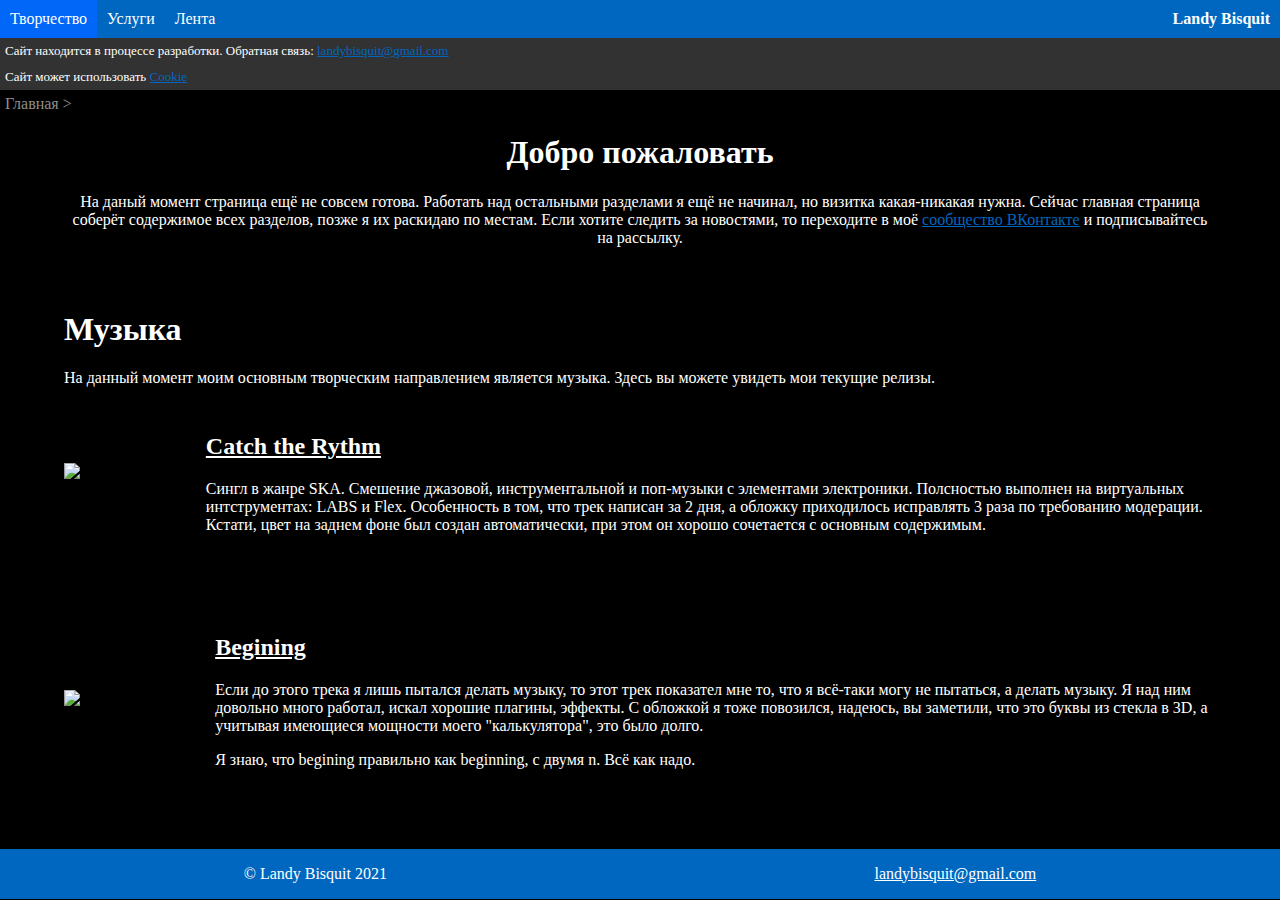
==== index.html @ 69032236 "Update index.html" ====
<!doctype html>
<html>
<head>
<meta charset="utf-8">
<title>Landy Bisquit</title>
	<link rel="icon" href="https://raw.githubusercontent.com/landybisquit/landybisquit.github.io/main/favicon.ico" type="image/svg+xml">
	<style>
		html, body {background-color: black; margin: 0; padding: 0; top: 0; left: 0; right:0;}

		.header{display: flex; justify-content: space-between; padding: 0; background-color: #0067c0; color: white; font-family: "Segoe Print";}
		.section {display: flex; align-items: center;}
		.buttons {padding: 10px; transition: .5s; font-family: Comic Sans MS;}
		.buttons a {text-decoration: none;}
		.tittle {margin-right: 10px; font-family: "Segoe Print"; font-weight: bold;}
		.buttons:hover {background-color: #0067f9;}
		.ml1, .ml2{display: flex; margin: 5%; margin-top: 2%; align-items: center}
		footer {display: flex; justify-content: space-around; background-color: #0067c0}
		.body_notify{
    display: flex;
    justify-content: space-between;
    align-items: center;
    margin-left: 30%;
    margin-right: 30%;
    margin-top: 11%;
    text-align: center;
    background-color: gray;
    border-radius: 20px;
}
		.body_notify p{text-align: center; padding-left: 4%}
		iframe {
    display: flex;
    justify-content: space-between;
    margin: auto;
}
		.notifications {background-color: #323232; }
		.notifications p {
    color: white;
    font-family: "Segoe Print";
    font-size: small;
	padding: 5px;
	margin: 0;
}
		.notifications a {
    color: #0067C0;
    text-decoration: underline;
}
		.filesystem p {
    color: #8E8E8E;
    font-family: "Candara";
    margin: 5px;
}
		.body, .txt H1, H2, p{color: white; font-family: Segoe UI}
		.body, .txt div > a, div > H2 > a{color: white; font-family: Segoe UI}
	</style>
</head>

<body>
	<nav class="header">
		<div class="section">
		<div class="buttons"><a style="color: white" href="#">Творчество</a></div>
		<div class="buttons"><a style="color: white" href="#">Услуги</a></div>
		<div class="buttons"><a style="color: white" href="#">Лента</a></div>
		</div>
		<div class="section">
		<div class="tittle"><a style="color: white; text-decoration: none" href="landybisquit.github.io">Landy Bisquit</a></div>
		</div>
</nav>
	<div class="notifications">
		<div class="dev"><p>Сайт находится в процессе разработки. Обратная связь: <a href="mailto:landybisquit@gmail.com">landybisquit@gmail.com</a></p></div>
		<div class="cookie"><p>Сайт может использовать <a href="/documents/cookie.html">Cookie</a></p></div>
	</div>
	
	<div class="filesystem"><p>Главная &#62;</p></div>
	<div class="body">
		<div class="txt">
		  <h1 style="text-align: center;">Добро пожаловать</h1>
		  <p style="text-align: center; padding-left: 5%; padding-right: 5%;">На даный момент страница ещё не совсем готова. Работать над остальными разделами я ещё не начинал, но визитка какая-никакая нужна. Сейчас главная страница соберёт содержимое всех разделов, позже я их раскидаю по местам. Если хотите следить за новостями, то переходите в моё <a style="color: #0067C0; text-decoration: underline; /* [disabled]font-family: Segoe UI; */" href="vk.com/l.b.artist">сообщество ВКонтакте</a> и подписывайтесь на рассылку.</p>
        </div>
	</div>
<div class="music" style="margin-top: 5%">
	<div class="txt" style="margin-left: 5%; margin-right: 5%">
		<h1 style="text-align: left; color: white; font-family: Segoe UI;">Музыка</h1>
		<p style="color: white; font-family: Segoe UI; text-align: left;">На данный момент моим основным творческим направлением является музыка. Здесь вы можете увидеть мои текущие релизы.</p>
	</div>
	<div class="musiclink">
		<div class="ml1" onclick="location.href='https://links.freshtunes.com/ALkaR';">
			<img src="https://raw.githubusercontent.com/landybisquit/documents/main/Catch%20the%20rythm-min.jpg" style="width: 20%; height: 20%" alt="catch the rythm">
			<div class="txt" style="margin-left: 5%">
			<h2><a href="https://links.freshtunes.com/ALkaR">Catch the Rythm</a></h2>
			<p>Сингл в жанре SKA. Смешение джазовой, инструментальной и поп-музыки с элементами электроники. Полсностью выполнен на виртуальных интструментах: LABS и Flex. Особенность в том, что трек написан за 2 дня, а обложку приходилось исправлять 3 раза по требованию модерации. Кстати, цвет на заднем фоне был создан автоматически, при этом он хорошо сочетается с основным содержимым.</p>
			</div>
		</div>
		<div class="ml2">
		<img src="https://raw.githubusercontent.com/landybisquit/documents/main/begining%20finaly%20(1).jpg" style="width: 20%; height: 20%" alt="begining">
			<div class="txt" style="margin-left: 5%">
			<h2><a href="https://links.freshtunes.com/L4W8W">Begining</a></h2>
			<p>Если до этого трека я лишь пытался делать музыку, то этот трек показател мне то, что я всё-таки могу не пытаться, а делать музыку. Я над ним довольно много работал, искал хорошие плагины, эффекты. С обложкой я тоже повозился, надеюсь, вы заметили, что это буквы из стекла в 3D, а учитывая имеющиеся мощности моего "калькулятора", это было долго.</p>
			<p>Я знаю, что begining правильно как beginning, с двумя n.  Всё как надо.</p>
			</div>
		</div>
	</div>
</div>
<footer>
	<div class="section"><p>&#169; Landy Bisquit 2021</p></div>
	<div class="section"><a href="mailto:landybisquiy@gmail.com" style="color: white; font-family: Segoe UI">landybisquit@gmail.com</a></div>
</footer>
</body>
</html>
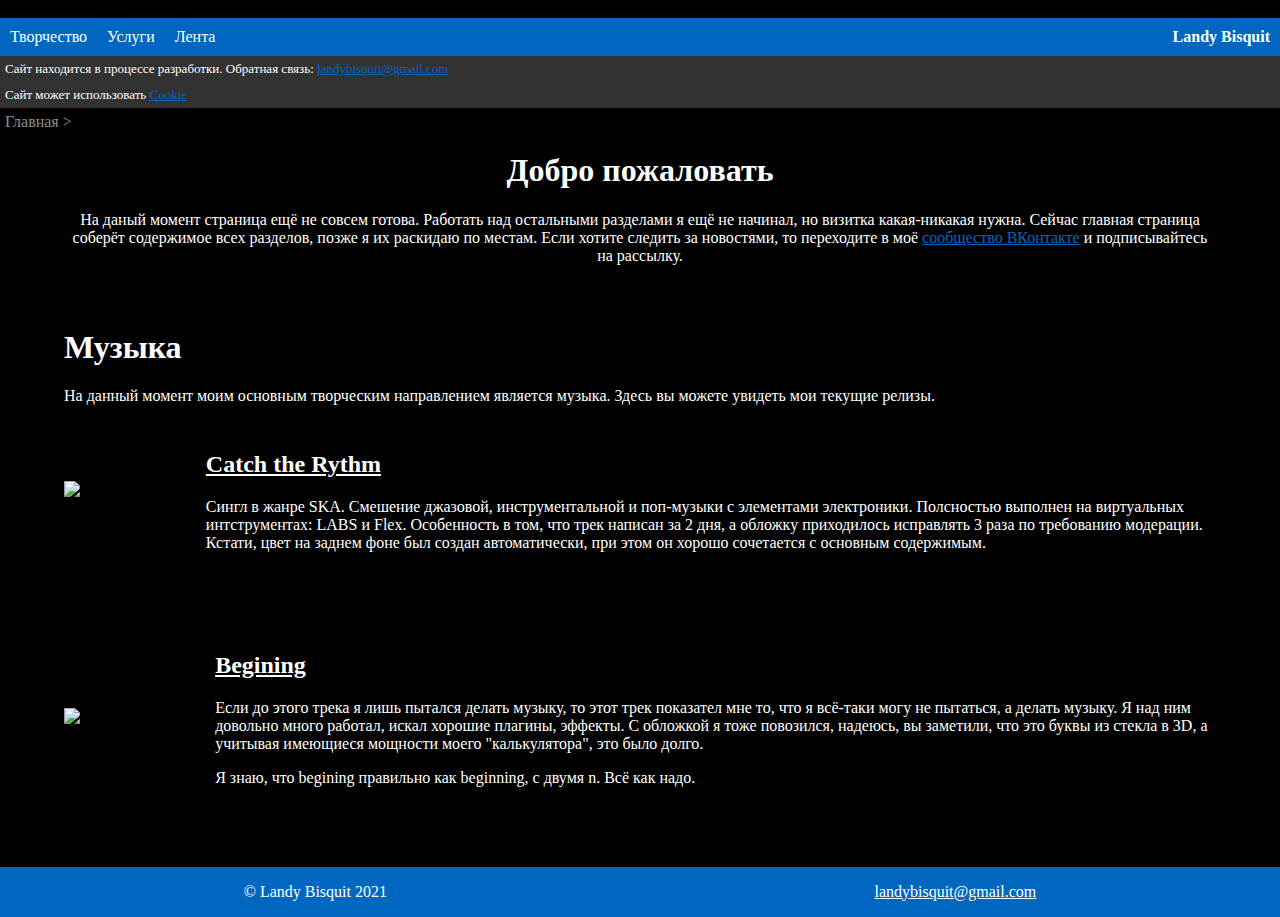
==== commit 093c7c0f: "Update index.html" ====
--- a/index.html
+++ b/index.html
@@ -2,8 +2,9 @@
 <html>
 <head>
 <meta charset="utf-8">
+<meta name="description" content="Landy Bisquit. Главная страница сайта. Здесь можно найти всю имеющуюся информацию обо мне. Сайт разрабатывается."
 <title>Landy Bisquit</title>
-	<link rel="icon" href="https://raw.githubusercontent.com/landybisquit/landybisquit.github.io/main/favicon.ico" type="image/svg+xml">
+	<link rel="icon" href="https://raw.githubusercontent.com/landybisquit/landybisquit.github.io/main/favicon.svg" type="image/svg+xml">
 	<style>
 		html, body {background-color: black; margin: 0; padding: 0; top: 0; left: 0; right:0;}
 
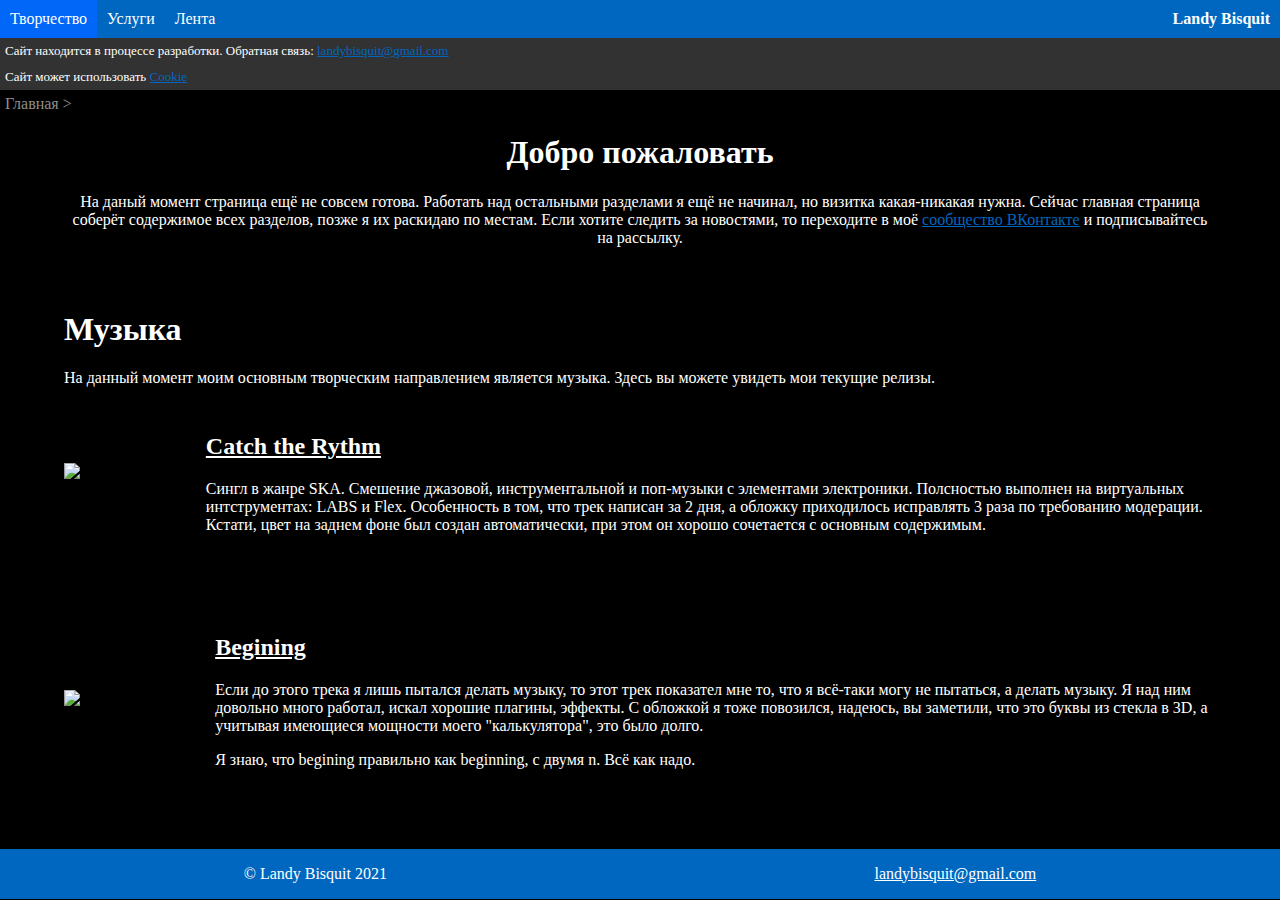
==== commit 49442445: "Update index.html" ====
--- a/index.html
+++ b/index.html
@@ -2,7 +2,8 @@
 <html>
 <head>
 <meta charset="utf-8">
-<meta name="description" content="Landy Bisquit. Главная страница сайта. Здесь можно найти всю имеющуюся информацию обо мне. Сайт разрабатывается."
+<meta name="description" content="Landy Bisquit. Главная страница сайта. Здесь можно найти всю имеющуюся информацию обо мне. Сайт разрабатывается.">
+<meta name="Keywords" content="Лэнди Бисквит, Landy Bisquit, музыка, Landy Bisuit Artist">
 <title>Landy Bisquit</title>
 	<link rel="icon" href="https://raw.githubusercontent.com/landybisquit/landybisquit.github.io/main/favicon.svg" type="image/svg+xml">
 	<style>
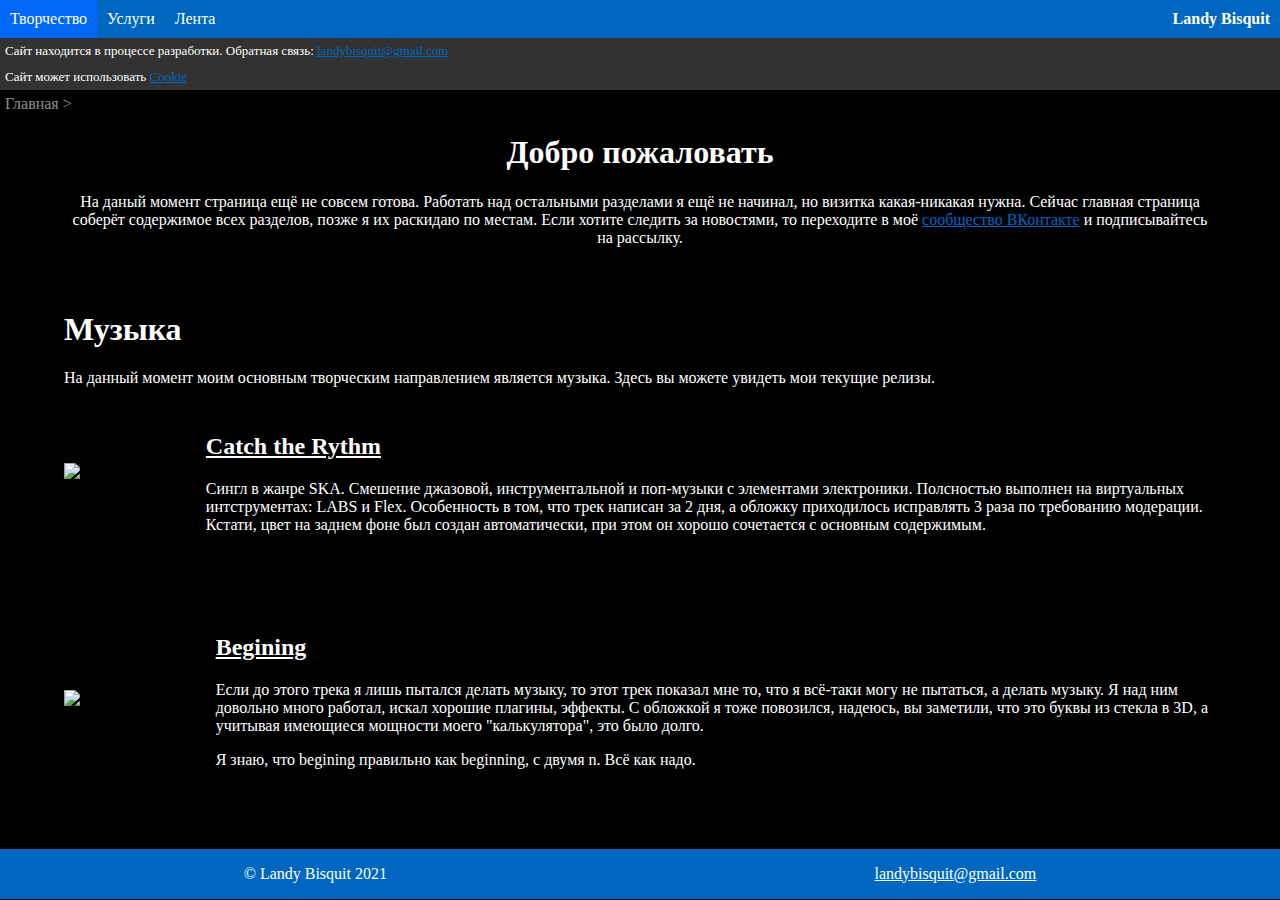
==== commit 8381a4de: "Update index.html" ====
--- a/index.html
+++ b/index.html
@@ -76,7 +76,7 @@
 	<div class="body">
 		<div class="txt">
 		  <h1 style="text-align: center;">Добро пожаловать</h1>
-		  <p style="text-align: center; padding-left: 5%; padding-right: 5%;">На даный момент страница ещё не совсем готова. Работать над остальными разделами я ещё не начинал, но визитка какая-никакая нужна. Сейчас главная страница соберёт содержимое всех разделов, позже я их раскидаю по местам. Если хотите следить за новостями, то переходите в моё <a style="color: #0067C0; text-decoration: underline; /* [disabled]font-family: Segoe UI; */" href="vk.com/l.b.artist">сообщество ВКонтакте</a> и подписывайтесь на рассылку.</p>
+		  <p style="text-align: center; padding-left: 5%; padding-right: 5%;">На даный момент страница ещё не совсем готова. Работать над остальными разделами я ещё не начинал, но визитка какая-никакая нужна. Сейчас главная страница соберёт содержимое всех разделов, позже я их раскидаю по местам. Если хотите следить за новостями, то переходите в моё <a style="color: #0067C0; text-decoration: underline; /* [disabled]font-family: Segoe UI; */" href="https://vk.com/l.b.artist">сообщество ВКонтакте</a> и подписывайтесь на рассылку.</p>
         </div>
 	</div>
 <div class="music" style="margin-top: 5%">
@@ -96,7 +96,7 @@
 		<img src="https://raw.githubusercontent.com/landybisquit/documents/main/begining%20finaly%20(1).jpg" style="width: 20%; height: 20%" alt="begining">
 			<div class="txt" style="margin-left: 5%">
 			<h2><a href="https://links.freshtunes.com/L4W8W">Begining</a></h2>
-			<p>Если до этого трека я лишь пытался делать музыку, то этот трек показател мне то, что я всё-таки могу не пытаться, а делать музыку. Я над ним довольно много работал, искал хорошие плагины, эффекты. С обложкой я тоже повозился, надеюсь, вы заметили, что это буквы из стекла в 3D, а учитывая имеющиеся мощности моего "калькулятора", это было долго.</p>
+			<p>Если до этого трека я лишь пытался делать музыку, то этот трек показал мне то, что я всё-таки могу не пытаться, а делать музыку. Я над ним довольно много работал, искал хорошие плагины, эффекты. С обложкой я тоже повозился, надеюсь, вы заметили, что это буквы из стекла в 3D, а учитывая имеющиеся мощности моего "калькулятора", это было долго.</p>
 			<p>Я знаю, что begining правильно как beginning, с двумя n.  Всё как надо.</p>
 			</div>
 		</div>
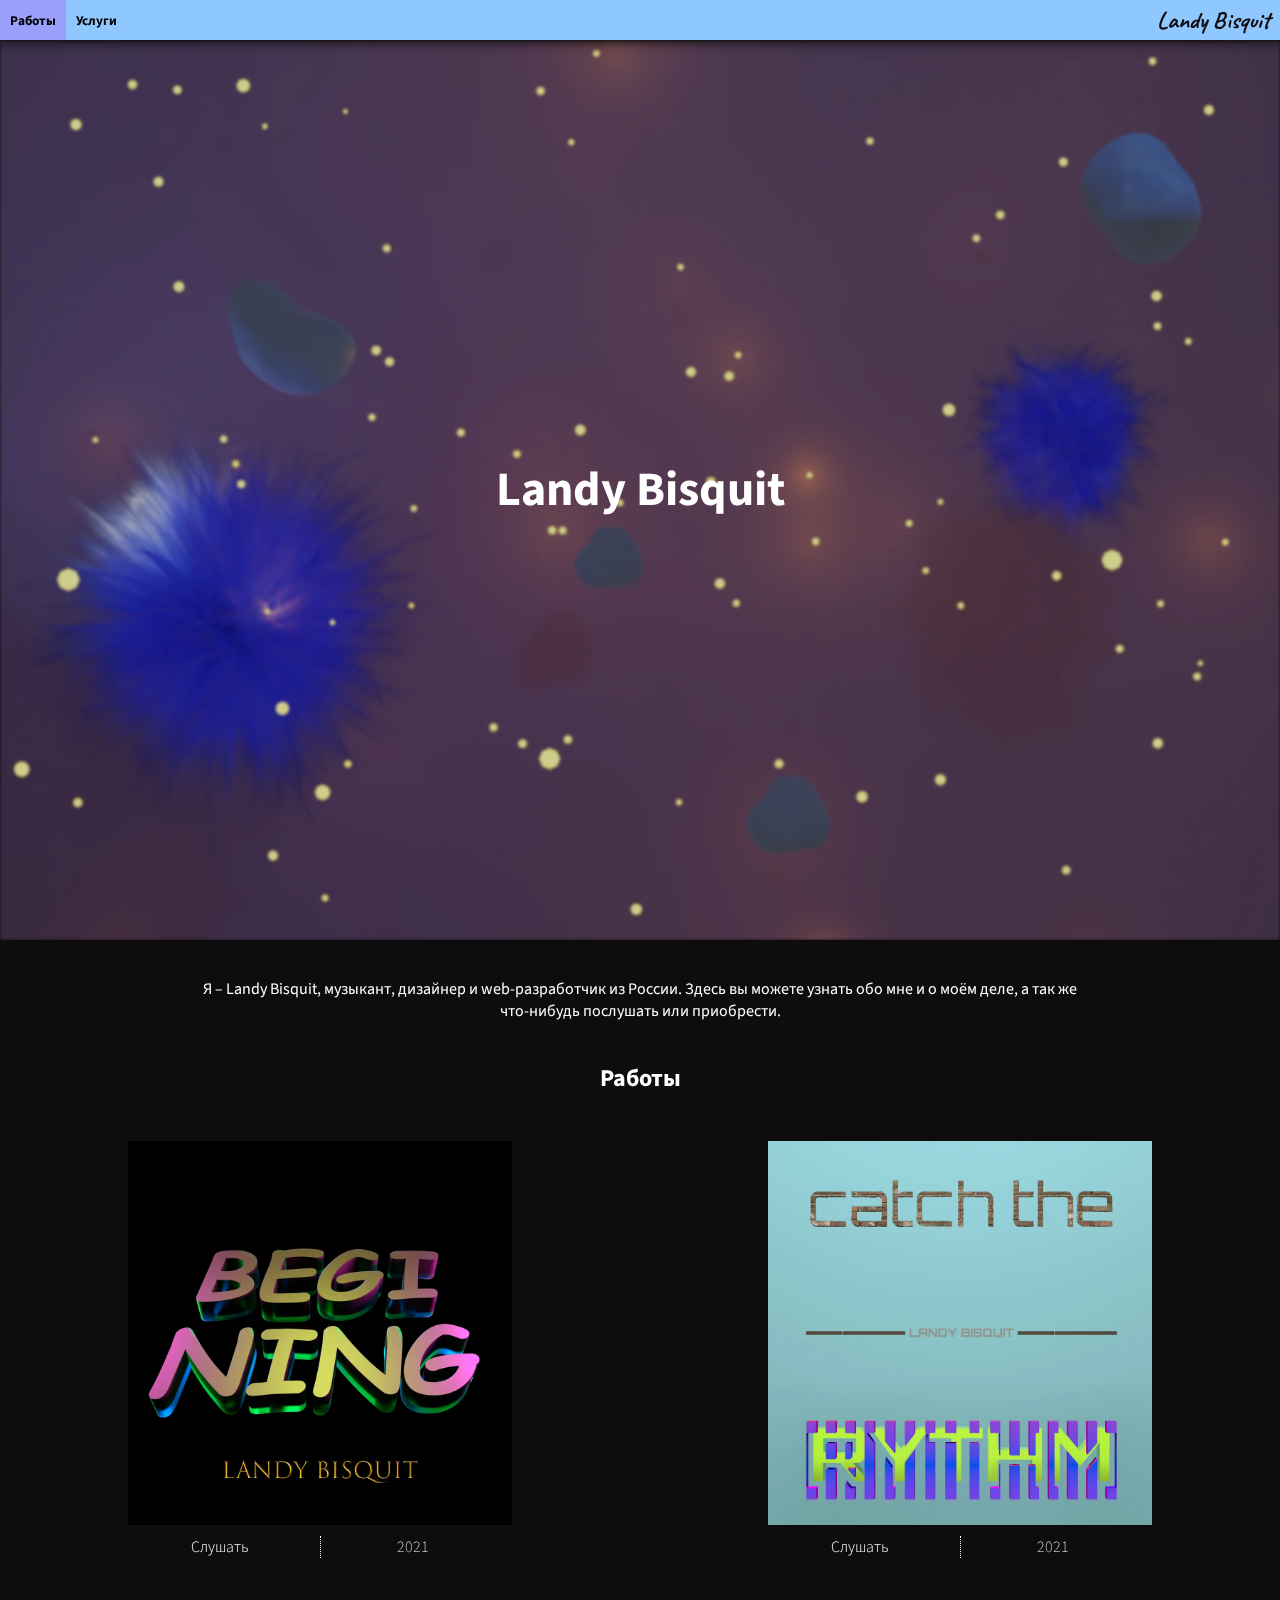
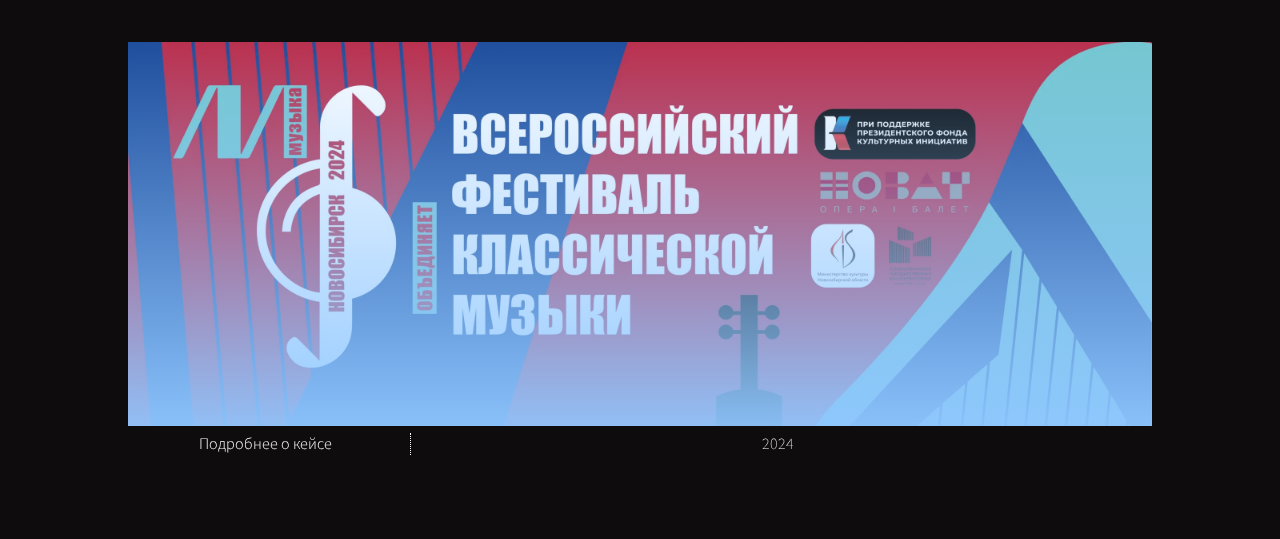
==== commit 031456f0: "Add files via upload" ====
--- a/index.html
+++ b/index.html
@@ -1,110 +1,76 @@
 <!doctype html>
-<html>
+<html lang="ru-RU">
 <head>
-<meta charset="utf-8">
-<meta name="description" content="Landy Bisquit. Главная страница сайта. Здесь можно найти всю имеющуюся информацию обо мне. Сайт разрабатывается.">
-<meta name="Keywords" content="Лэнди Бисквит, Landy Bisquit, музыка, Landy Bisuit Artist">
-<title>Landy Bisquit</title>
-	<link rel="icon" href="https://raw.githubusercontent.com/landybisquit/landybisquit.github.io/main/favicon.svg" type="image/svg+xml">
-	<style>
-		html, body {background-color: black; margin: 0; padding: 0; top: 0; left: 0; right:0;}
-
-		.header{display: flex; justify-content: space-between; padding: 0; background-color: #0067c0; color: white; font-family: "Segoe Print";}
-		.section {display: flex; align-items: center;}
-		.buttons {padding: 10px; transition: .5s; font-family: Comic Sans MS;}
-		.buttons a {text-decoration: none;}
-		.tittle {margin-right: 10px; font-family: "Segoe Print"; font-weight: bold;}
-		.buttons:hover {background-color: #0067f9;}
-		.ml1, .ml2{display: flex; margin: 5%; margin-top: 2%; align-items: center}
-		footer {display: flex; justify-content: space-around; background-color: #0067c0}
-		.body_notify{
-    display: flex;
-    justify-content: space-between;
-    align-items: center;
-    margin-left: 30%;
-    margin-right: 30%;
-    margin-top: 11%;
-    text-align: center;
-    background-color: gray;
-    border-radius: 20px;
-}
-		.body_notify p{text-align: center; padding-left: 4%}
-		iframe {
-    display: flex;
-    justify-content: space-between;
-    margin: auto;
-}
-		.notifications {background-color: #323232; }
-		.notifications p {
-    color: white;
-    font-family: "Segoe Print";
-    font-size: small;
-	padding: 5px;
-	margin: 0;
-}
-		.notifications a {
-    color: #0067C0;
-    text-decoration: underline;
-}
-		.filesystem p {
-    color: #8E8E8E;
-    font-family: "Candara";
-    margin: 5px;
-}
-		.body, .txt H1, H2, p{color: white; font-family: Segoe UI}
-		.body, .txt div > a, div > H2 > a{color: white; font-family: Segoe UI}
+	<meta charset="utf-8">
+	<meta http-equiv="X-UA-Compatible" content="IE=edge">
+	<meta name="viewport" content="width=device-width, initial-scale=1.0"> 
+	<title>Landy Bisquit | Главная</title>
+	<link rel="icon" href="favicon.svg" type="image/svg+xml">
+	<style type="text/css">
+	@import url("asset/styles/index.css");
+	@import url("asset/styles/mainpage.css");
 	</style>
+	<script src="script.js" defer></script>
 </head>
 
 <body>
-	<nav class="header">
-		<div class="section">
-		<div class="buttons"><a style="color: white" href="#">Творчество</a></div>
-		<div class="buttons"><a style="color: white" href="#">Услуги</a></div>
-		<div class="buttons"><a style="color: white" href="#">Лента</a></div>
+	<header>
+		<nav class="header">
+			<div class="section">
+				<button class="buttons 0">Работы</button>
+				<button class="buttons 1">Услуги</button>
+			</div>
+			<div class="section">
+				<div class="tittle"><a class="nodecor" href="landybisquit.ru">Landy Bisquit</a></div>
+			</div>
+		</nav>
+	</header>
+	<section class="parallax">
+		<div class="nomove">
+			<img src="asset/background.webp" alt="background">
 		</div>
-		<div class="section">
-		<div class="tittle"><a style="color: white; text-decoration: none" href="landybisquit.github.io">Landy Bisquit</a></div>
+		<div class="text"><h1>Landy Bisquit</h1></div>
+	</section>
+	<main>
+		<p class="desc">Я – Landy Bisquit, музыкант, дизайнер и web-разработчик из России. Здесь вы можете узнать обо мне и о моём деле, а так же что-нибудь послушать или приобрести.</p>
+		<div class="pages">
+			<section class="pages art">
+				<h2>Работы</h2>
+				<p></p>
+				<div class="mcontainer">
+					<div class="mbox">
+						<img src="asset/covers/bgn.webp" alt="cover of the «Begining»">
+						<div class="mdesc">
+							<div class="mlink"><a class="linkm" href="music.html?track=0">Слушать</a><p>2021</p></div>
+						</div>
+					</div>
+					<div class="mbox">
+						<img src="asset/covers/ctr.webp" alt="cover of the «Begining»">
+						<div class="mdesc">
+							<div class="mlink"><a class="linkm" href="music.html?track=1">Слушать</a><p>2021</p></div>
+						</div>
+					</div>
+				</div>
+				<div class="dcontainer">
+					<div class="dbox">
+						<div class="cover"></div>
+						<div class="ddesc">
+							<div class="dlink"><a class="linkd" href="musicaintegral.html">Подробнее о кейсе</a><p>2024</p></div>
+						</div>
+					</div>
+				</div>
+			</section>
+			<section class="pages d-n">
+				<h2>Услуги</h2>
+				<div class="mcontainer">
+					<div class="mbox">
+						<h3>Разработка веб-сайта</h3>
+						<img src="asset/services/webdev.webp" alt="webdev">
+					</div>
+					<div class="mbox"></div>
+				</div>
+			</section>
 		</div>
-</nav>
-	<div class="notifications">
-		<div class="dev"><p>Сайт находится в процессе разработки. Обратная связь: <a href="mailto:landybisquit@gmail.com">landybisquit@gmail.com</a></p></div>
-		<div class="cookie"><p>Сайт может использовать <a href="/documents/cookie.html">Cookie</a></p></div>
-	</div>
-	
-	<div class="filesystem"><p>Главная &#62;</p></div>
-	<div class="body">
-		<div class="txt">
-		  <h1 style="text-align: center;">Добро пожаловать</h1>
-		  <p style="text-align: center; padding-left: 5%; padding-right: 5%;">На даный момент страница ещё не совсем готова. Работать над остальными разделами я ещё не начинал, но визитка какая-никакая нужна. Сейчас главная страница соберёт содержимое всех разделов, позже я их раскидаю по местам. Если хотите следить за новостями, то переходите в моё <a style="color: #0067C0; text-decoration: underline; /* [disabled]font-family: Segoe UI; */" href="https://vk.com/l.b.artist">сообщество ВКонтакте</a> и подписывайтесь на рассылку.</p>
-        </div>
-	</div>
-<div class="music" style="margin-top: 5%">
-	<div class="txt" style="margin-left: 5%; margin-right: 5%">
-		<h1 style="text-align: left; color: white; font-family: Segoe UI;">Музыка</h1>
-		<p style="color: white; font-family: Segoe UI; text-align: left;">На данный момент моим основным творческим направлением является музыка. Здесь вы можете увидеть мои текущие релизы.</p>
-	</div>
-	<div class="musiclink">
-		<div class="ml1" onclick="location.href='https://links.freshtunes.com/ALkaR';">
-			<img src="https://raw.githubusercontent.com/landybisquit/documents/main/Catch%20the%20rythm-min.jpg" style="width: 20%; height: 20%" alt="catch the rythm">
-			<div class="txt" style="margin-left: 5%">
-			<h2><a href="https://links.freshtunes.com/ALkaR">Catch the Rythm</a></h2>
-			<p>Сингл в жанре SKA. Смешение джазовой, инструментальной и поп-музыки с элементами электроники. Полсностью выполнен на виртуальных интструментах: LABS и Flex. Особенность в том, что трек написан за 2 дня, а обложку приходилось исправлять 3 раза по требованию модерации. Кстати, цвет на заднем фоне был создан автоматически, при этом он хорошо сочетается с основным содержимым.</p>
-			</div>
-		</div>
-		<div class="ml2">
-		<img src="https://raw.githubusercontent.com/landybisquit/documents/main/begining%20finaly%20(1).jpg" style="width: 20%; height: 20%" alt="begining">
-			<div class="txt" style="margin-left: 5%">
-			<h2><a href="https://links.freshtunes.com/L4W8W">Begining</a></h2>
-			<p>Если до этого трека я лишь пытался делать музыку, то этот трек показал мне то, что я всё-таки могу не пытаться, а делать музыку. Я над ним довольно много работал, искал хорошие плагины, эффекты. С обложкой я тоже повозился, надеюсь, вы заметили, что это буквы из стекла в 3D, а учитывая имеющиеся мощности моего "калькулятора", это было долго.</p>
-			<p>Я знаю, что begining правильно как beginning, с двумя n.  Всё как надо.</p>
-			</div>
-		</div>
-	</div>
-</div>
-<footer>
-	<div class="section"><p>&#169; Landy Bisquit 2021</p></div>
-	<div class="section"><a href="mailto:landybisquiy@gmail.com" style="color: white; font-family: Segoe UI">landybisquit@gmail.com</a></div>
-</footer>
+	</main>
 </body>
 </html>
